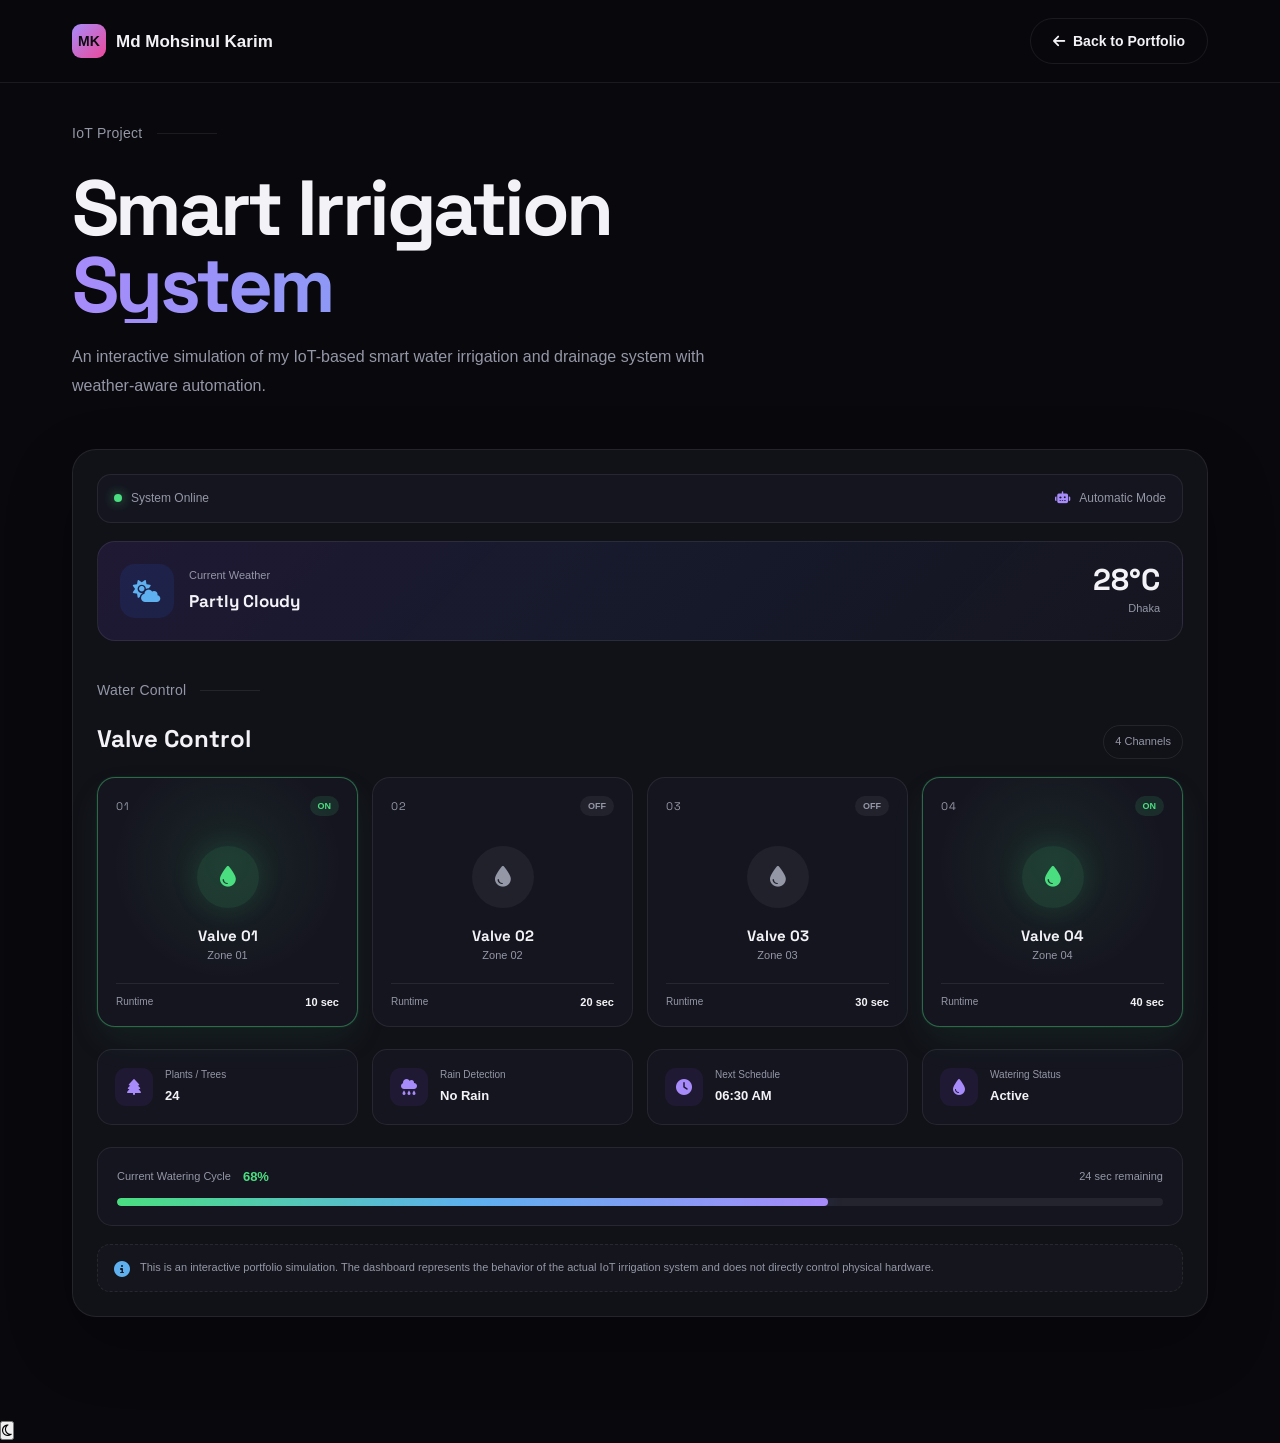
==== iot-demo.html @ 134136a1 "irrigation part update" ====
<!DOCTYPE html>
<html lang="en">

<head>
  <meta charset="UTF-8">
  <meta name="viewport" content="width=device-width, initial-scale=1.0">

  <title>Smart Irrigation System | Md Mohsinul Karim</title>

  <!-- Font Awesome -->
  <link
    rel="stylesheet"
    href="https://cdnjs.cloudflare.com/ajax/libs/font-awesome/6.5.1/css/all.min.css"
  >

  <!-- Google Fonts -->
  <link rel="preconnect" href="https://fonts.googleapis.com">
  <link rel="preconnect" href="https://fonts.gstatic.com" crossorigin>

  <link
    href="https://fonts.googleapis.com/css2?family=Caveat:wght@500;600&family=Space+Grotesk:wght@400;500;600;700&display=swap"
    rel="stylesheet"
  >

  <!-- Main CSS -->
  <link rel="stylesheet" href="style.css">

</head>


<body>

  <!-- HEADER -->

  <header>

    <nav>

      <a href="index.html" class="logo">
        <span class="mark">MK</span>
        Md Mohsinul Karim
      </a>


      <div class="nav-actions">

        <a href="index.html" class="btn btn-outline">
          <i class="fa-solid fa-arrow-left"></i>
          Back to Portfolio
        </a>

      </div>

    </nav>

  </header>


  <!-- IOT DEMO -->

  <main>

    <section class="iot-demo-page">

      <div class="wrap">

        <!-- INTRO -->

        <div class="iot-demo-intro">

          <p class="eyebrow-num">IoT Project</p>

          <h1>
            Smart Irrigation
            <span>System</span>
          </h1>

          <p>
            An interactive simulation of my IoT-based smart water
            irrigation and drainage system with weather-aware automation.
          </p>

        </div>


        <!-- DASHBOARD -->

        <div class="iot-dashboard-page">


          <!-- TOP STATUS -->

          <div class="iot-live-bar">

            <div class="iot-live-status">

              <span class="live-dot"></span>

              <span>System Online</span>

            </div>


            <div class="iot-live-mode">

              <i class="fa-solid fa-robot"></i>

              <span>Automatic Mode</span>

            </div>

          </div>


          <!-- WEATHER -->

          <div class="iot-weather-card">

            <div class="iot-weather-main">

              <div class="iot-weather-icon">

                <i class="fa-solid fa-cloud-sun"></i>

              </div>


              <div>

                <span>Current Weather</span>

                <h3>Partly Cloudy</h3>

              </div>

            </div>


            <div class="iot-temperature">

              <strong>28°C</strong>

              <span>Dhaka</span>

            </div>

          </div>


          <!-- VALVES -->

          <div class="iot-demo-heading">

            <div>

              <p class="eyebrow-num">Water Control</p>

              <h2>Valve Control</h2>

            </div>

            <span>4 Channels</span>

          </div>


          <div class="iot-valves-page">


            <!-- VALVE 01 -->

            <button class="iot-valve-page active" data-valve="1">

              <div class="valve-top">

                <span class="valve-number">01</span>

                <span class="valve-state">ON</span>

              </div>


              <div class="valve-water">

                <i class="fa-solid fa-droplet"></i>

              </div>


              <h3>Valve 01</h3>

              <p>Zone 01</p>


              <div class="valve-runtime">

                <span>Runtime</span>

                <strong>10 sec</strong>

              </div>

            </button>


            <!-- VALVE 02 -->

            <button class="iot-valve-page" data-valve="2">

              <div class="valve-top">

                <span class="valve-number">02</span>

                <span class="valve-state">OFF</span>

              </div>


              <div class="valve-water">

                <i class="fa-solid fa-droplet"></i>

              </div>


              <h3>Valve 02</h3>

              <p>Zone 02</p>


              <div class="valve-runtime">

                <span>Runtime</span>

                <strong>20 sec</strong>

              </div>

            </button>


            <!-- VALVE 03 -->

            <button class="iot-valve-page" data-valve="3">

              <div class="valve-top">

                <span class="valve-number">03</span>

                <span class="valve-state">OFF</span>

              </div>


              <div class="valve-water">

                <i class="fa-solid fa-droplet"></i>

              </div>


              <h3>Valve 03</h3>

              <p>Zone 03</p>


              <div class="valve-runtime">

                <span>Runtime</span>

                <strong>30 sec</strong>

              </div>

            </button>


            <!-- VALVE 04 -->

            <button class="iot-valve-page active" data-valve="4">

              <div class="valve-top">

                <span class="valve-number">04</span>

                <span class="valve-state">ON</span>

              </div>


              <div class="valve-water">

                <i class="fa-solid fa-droplet"></i>

              </div>


              <h3>Valve 04</h3>

              <p>Zone 04</p>


              <div class="valve-runtime">

                <span>Runtime</span>

                <strong>40 sec</strong>

              </div>

            </button>

          </div>


          <!-- SYSTEM INFO -->

          <div class="iot-info-grid">


            <div class="iot-info-card">

              <i class="fa-solid fa-tree"></i>

              <div>

                <span>Plants / Trees</span>

                <strong>24</strong>

              </div>

            </div>


            <div class="iot-info-card">

              <i class="fa-solid fa-cloud-rain"></i>

              <div>

                <span>Rain Detection</span>

                <strong>No Rain</strong>

              </div>

            </div>


            <div class="iot-info-card">

              <i class="fa-solid fa-clock"></i>

              <div>

                <span>Next Schedule</span>

                <strong>06:30 AM</strong>

              </div>

            </div>


            <div class="iot-info-card">

              <i class="fa-solid fa-droplet"></i>

              <div>

                <span>Watering Status</span>

                <strong>Active</strong>

              </div>

            </div>


          </div>


          <!-- PROGRESS -->

          <div class="iot-progress-page">

            <div class="iot-progress-head">

              <div>

                <span>Current Watering Cycle</span>

                <strong>68%</strong>

              </div>

              <span>24 sec remaining</span>

            </div>


            <div class="iot-progress-bar">

              <span style="width:68%"></span>
            </div>

          </div>


          <!-- SYSTEM NOTE -->

          <div class="iot-system-note">

            <i class="fa-solid fa-circle-info"></i>

            <p>
              This is an interactive portfolio simulation.
              The dashboard represents the behavior of the actual
              IoT irrigation system and does not directly control
              physical hardware.
            </p>

          </div>

        </div>

      </div>

    </section>

  </main>


  <!-- Theme Toggle -->

  <button id="themeToggle" class="theme-toggle" aria-label="Toggle theme">
    <i class="fa-regular fa-moon"></i>
  </button>


  <!-- Main JS -->

  <script src="script.js"></script>

</body>

</html>
---- style.css ----
:root{
  --bg:#08080d;
  --panel:#111118;
  --panel-2:#15151f;
  --line:rgba(255,255,255,.08);
  --text:#f3f3f7;
  --muted:#9497a6;
  --purple:#a78bfa;
  --blue:#5eb0ef;
  --green:#4ade80;
  --pink:#ec4899;
  --grad: linear-gradient(90deg,#a78bfa,#5eb0ef);
  --grad2: linear-gradient(135deg,#a78bfa,#ec4899);
  --radius:16px;
}
*{margin:0;padding:0;box-sizing:border-box;}
html{scroll-behavior:smooth;}
*, *::before, *::after{
  transition:
    background-color .6s ease,
    color .6s ease,
    border-color .6s ease,
    box-shadow .6s ease;
}
body{
  background:var(--bg);
  color:var(--text);
  font-family:'Inter',sans-serif;
  line-height:1.6;
  overflow-x:hidden;
}
body.light{
  --bg:#f7f7f9;
  --panel:#ffffff;
  --panel-2:#eeeeF3;

  --line:rgba(17,17,22,.11);

  --text:#111116;
  --muted:#3f414b;

  /* Stronger light-mode accents */
  --purple:#7c3aed;
  --blue:#2563eb;
  --green:#16a34a;
  --pink:#db2777;

  --grad:linear-gradient(90deg,#7c3aed,#2563eb);
  --grad2:linear-gradient(135deg,#7c3aed,#db2777);
}
h1,h2,h3,h4{font-family:'Space Grotesk',sans-serif;}
.hand{font-family:'Caveat',cursive; font-weight:600;}
a{color:inherit;text-decoration:none;}
img{max-width:100%;display:block;}
.wrap{max-width:1200px;margin:0 auto;padding:0 32px;}
section{padding:100px 0;}
.eyebrow-num{
  display:inline-flex;align-items:center;gap:14px;
  color:var(--muted);font-size:14px;letter-spacing:.02em;margin-bottom:14px;
}
.eyebrow-num::after{content:"";flex:1;height:1px;background:var(--line);width:60px;}
.section-title{font-size:clamp(28px,4vw,40px);font-weight:600;line-height:1.15;max-width:600px;}

/* ---------- NAV ---------- */
header{
  position:fixed;
  top:0;
  left:0;
  width:100%;
  z-index:1000;
  background:rgba(8,8,13,.75);
  backdrop-filter:blur(14px);
  border-bottom:1px solid var(--line);
}
body.light header{background:rgba(245,245,247,.8);}
nav{
  display:flex;align-items:center;justify-content:space-between;
  max-width:1200px;margin:0 auto;padding:18px 32px;
}
.logo{display:flex;align-items:center;gap:10px;font-weight:700;font-size:17px;}
.logo .mark{
  width:34px;height:34px;border-radius:9px;background:var(--grad2);
  display:flex;align-items:center;justify-content:center;color:#0a0a0f;font-weight:700;font-size:14px;
}
.nav-links{display:flex;gap:34px;list-style:none;}
.nav-links a{font-size:15px;color:var(--muted);position:relative;padding-bottom:4px;transition:color .2s;}
.nav-links a:hover, .nav-links a.active{color:var(--text);}
.nav-links a.active::after{content:"";position:absolute;left:0;right:0;bottom:-6px;height:2px;background:var(--grad);}
.nav-actions{display:flex;align-items:center;gap:16px;}
.icon-btn{
  width:38px;height:38px;border-radius:50%;border:1px solid var(--line);
  display:flex;align-items:center;justify-content:center;background:transparent;color:var(--text);
  cursor:pointer;transition:border-color .2s;
}
.icon-btn:hover{border-color:var(--purple);}
.btn{
  display:inline-flex;align-items:center;gap:8px;
  padding:11px 22px;border-radius:999px;font-size:14px;font-weight:600;
  border:1px solid var(--line);cursor:pointer;transition:transform .2s, border-color .2s;
  white-space:nowrap;
}
.btn:hover{transform:translateY(-2px);}
.btn-grad{background:var(--grad2);color:#0a0a0f;border:none;}
.btn-outline{background:transparent;color:var(--text);}
.btn-outline:hover{border-color:var(--purple);}
.hamburger{display:none;background:none;border:none;color:var(--text);font-size:22px;cursor:pointer;}

.mobile-drawer{
  position:fixed;top:0;right:-100%;width:78%;max-width:320px;height:100vh;z-index:200;
  background:var(--panel);border-left:1px solid var(--line);
  padding:28px 26px;transition:right .35s ease;
  display:flex;flex-direction:column;gap:26px;
}
.mobile-drawer.open{right:0;}
.mobile-drawer .close-drawer{align-self:flex-end;background:none;border:none;color:var(--text);font-size:22px;cursor:pointer;}
.mobile-drawer a{font-size:19px;color:var(--muted);font-family:'Space Grotesk',sans-serif;}
.mobile-drawer a.active{color:var(--purple);}
.drawer-socials{display:flex;gap:16px;margin-top:auto;}
.scrim{position:fixed;inset:0;background:rgba(0,0,0,.5);z-index:150;opacity:0;pointer-events:none;transition:opacity .3s;}
.scrim.show{opacity:1;pointer-events:auto;}

/* ---------- HERO ---------- */
.hero{padding:70px 0 110px;}
.hero .wrap{display:grid;grid-template-columns:1.1fr .9fr;gap:50px;align-items:center;}
.hi{color:var(--muted);font-size:18px;margin-bottom:6px;}
.hero h1{font-size:clamp(36px,5vw,54px);font-weight:700;line-height:1.08;margin-bottom:14px;}
.hero .role{font-size:clamp(19px,2.4vw,25px);font-weight:600;margin-bottom:20px;}
.hero .role span:nth-child(1){color:var(--purple);}
.hero .role span:nth-child(2){color:var(--blue);}
.hero .role span:nth-child(3){color:var(--green);}
.hero p.desc{color:var(--muted);max-width:440px;margin-bottom:30px;font-size:15.5px;}
.hero-btns{display:flex;gap:14px;margin-bottom:30px;flex-wrap:wrap;}
.socials{display:flex;gap:14px;}
.socials a{
  width:38px;height:38px;border-radius:50%;border:1px solid var(--line);
  display:flex;align-items:center;justify-content:center;color:var(--muted);
  transition:.2s;
}
.socials a:hover{color:var(--text);border-color:var(--purple);transform:translateY(-3px);}

.hero-visual{position:relative;aspect-ratio:1/1.05;}
.blob{
  position:absolute;inset:6%;border-radius:38% 62% 60% 40%/45% 40% 60% 55%;
  background:linear-gradient(160deg,#1b1530,#0e1b2e 55%,#0a2418);
  border:1px solid var(--line);
  display:flex;align-items:center;justify-content:center;
  overflow:hidden;
}
.blob::before{
  content:"";position:absolute;width:70%;height:70%;border-radius:50%;
  background:radial-gradient(circle at 35% 30%, rgba(167,139,250,.35), transparent 60%),
             radial-gradient(circle at 70% 70%, rgba(74,222,128,.25), transparent 60%);
  filter:blur(10px);
}
.blob img{
  width:100%;
  height:100%;
  object-fit:contain;
  object-position:center bottom;
  position:relative;
  z-index:1;
}
.float-tag{
  position:absolute;background:var(--panel);border:1px solid var(--line);
  padding:9px 14px;border-radius:12px;font-size:13px;color:var(--muted);
  box-shadow:0 10px 30px rgba(0,0,0,.35);
}
.float-tag.t1{top:6%;left:-4%;font-family:'Caveat',cursive;font-size:20px;color:var(--text);transform:rotate(-4deg);}
.float-tag.t2{bottom:10%;right:-6%;text-align:right;line-height:1.5;}
.float-tag.t2 b{color:var(--text);display:block;font-family:'Space Grotesk',sans-serif;}

/* ---------- CARDS GRID ---------- */
.grid-4{display:grid;grid-template-columns:repeat(4,1fr);gap:20px;margin-top:44px;}
.grid-3{display:grid;grid-template-columns:repeat(3,1fr);gap:20px;}
.card{
  background:var(--panel);border:1px solid var(--line);border-radius:var(--radius);
  padding:26px 22px;transition:transform .25s, border-color .25s;
}
.card:hover{transform:translateY(-5px);border-color:rgba(167,139,250,.4);}
.card .ico{
  width:46px;height:46px;border-radius:12px;display:flex;align-items:center;justify-content:center;
  font-size:19px;margin-bottom:16px;
}
.ico.c1{background:rgba(236,72,153,.13);color:var(--pink);}
.ico.c2{background:rgba(94,176,239,.13);color:var(--blue);}
.ico.c3{background:rgba(167,139,250,.13);color:var(--purple);}
.ico.c4{background:rgba(74,222,128,.13);color:var(--green);}
.card h4{font-size:16.5px;margin-bottom:8px;}
.card p{color:var(--muted);font-size:14px;}

.about-top{display:flex;justify-content:space-between;gap:40px;align-items:flex-end;flex-wrap:wrap;}
.about-top p{color:var(--muted);max-width:480px;font-size:15px;}
.hand-note{color:var(--green);font-size:26px;margin-top:18px;}

/* ---------- PROJECTS ---------- */
.sec-head-row{display:flex;justify-content:space-between;align-items:flex-end;flex-wrap:wrap;gap:16px;}
.view-all{color:var(--muted);font-size:14px;display:flex;align-items:center;gap:6px;}
.filters{display:none;gap:10px;margin:26px 0 6px;flex-wrap:wrap;}
.project-count{
  margin:14px 0 22px;
  color:var(--muted);
  font-size:13px;
}
.filter-btn{
  padding:8px 18px;border-radius:999px;border:1px solid var(--line);background:transparent;
  color:var(--muted);font-size:13.5px;cursor:pointer;transition:.2s;
}
.filter-btn.active{background:var(--grad);color:#0a0a0f;border-color:transparent;font-weight:600;}
.projects-grid{display:grid;grid-template-columns:repeat(5,1fr);gap:18px;margin-top:36px;}
.proj-card{
  border:1px solid var(--line);
  border-radius:14px;
  overflow:hidden;
  transition:.25s;
  display:flex;
  flex-direction:column;
}
.proj-card:hover{transform:translateY(-6px);border-color:rgba(167,139,250,.4);}
.proj-thumb{
  aspect-ratio:4/3;display:flex;align-items:center;justify-content:center;position:relative;
}
.proj-thumb img{
  width:100%;
  height:100%;
  object-fit:cover;
  display:block;
}
.proj-thumb .badge{
  position:absolute;top:10px;left:10px;background:rgba(0,0,0,.55);backdrop-filter:blur(4px);
  padding:4px 10px;border-radius:999px;font-size:11px;letter-spacing:.02em;
}
.p1{background:linear-gradient(135deg,#14342b,#0c1f2f);}
.p2{background:linear-gradient(135deg,#3a2a1c,#241a2f);}
.p3{background:linear-gradient(135deg,#1c1c3a,#101024);}
.p4{background:linear-gradient(135deg,#241826,#171225);}
.p5{background:linear-gradient(135deg,#2a2018,#1a140f);}
.proj-body{
  padding:18px 18px 22px;
  display:flex;
  flex-direction:column;
  flex:1;
}
.proj-body h4{font-size:15.5px;margin-bottom:10px;}
.tag-row{display:flex;flex-wrap:wrap;gap:6px;margin-bottom:10px;}
.tag{font-size:11px;color:var(--muted);border:1px solid var(--line);padding:3px 9px;border-radius:999px;}
.proj-body p{font-size:13px;color:var(--muted);margin-bottom:12px;}
.proj-link{
  font-size:13.5px;
  color:var(--purple);
  display:flex;
  align-items:center;
  gap:6px;
  margin-top:auto;
}

/* ---------- SKILLS ---------- */
.skills-wrap{display:grid;grid-template-columns:1fr 1fr;gap:60px;margin-top:44px;}
.skill-row{margin-bottom:20px;}
.skill-row .top{display:flex;justify-content:space-between;font-size:14.5px;margin-bottom:8px;}
.skill-row .lvl{color:var(--muted);font-size:13px;}
.bar{height:7px;border-radius:99px;background:var(--panel-2);overflow:hidden;}
.bar span{display:block;height:100%;border-radius:99px;background:var(--grad);}
.tools-grid{display:grid;grid-template-columns:repeat(4,1fr);gap:14px;}
.tool{
  background:var(--panel);border:1px solid var(--line);border-radius:14px;padding:18px 10px;
  text-align:center;transition:.25s;
}
.tool:hover{transform:translateY(-4px);border-color:rgba(167,139,250,.4);}
.tool i{font-size:22px;margin-bottom:8px;color:var(--blue);}
.tool span{display:block;font-size:12.5px;color:var(--muted);}
.tools-label{font-size:13px;letter-spacing:.02em;color:var(--muted);margin-bottom:16px;}

/* ---------- ACHIEVEMENTS ---------- */
.ach-grid{display:grid;grid-template-columns:repeat(5,1fr);gap:18px;margin-top:44px;}
.ach-card{background:var(--panel);border:1px solid var(--line);border-radius:var(--radius);padding:22px 18px;}
.ach-card h4{font-size:14.5px;margin-bottom:16px;color:var(--muted);font-weight:600;}
.ach-item{display:flex;align-items:center;gap:10px;margin-bottom:12px;font-size:13.5px;}
.ach-item .sq{width:26px;height:26px;border-radius:7px;display:flex;align-items:center;justify-content:center;font-size:11px;font-weight:700;flex-shrink:0;}
.timeline{margin-top:50px;position:relative;padding-left:30px;border-left:2px solid var(--line);}
.timeline-item{position:relative;padding-bottom:32px;}
.timeline-item::before{
  content:"";position:absolute;left:-37px;top:2px;width:14px;height:14px;border-radius:50%;
  background:var(--green);border:3px solid var(--bg);
}
.timeline-item h4{
  font-size:16.5px;
  margin-bottom:5px;
}

.timeline-item span{
  color:var(--muted);
  font-size:14px;
}

/* ---------- APPROACH ---------- */
.approach-row{display:flex;align-items:center;gap:0;margin-top:50px;flex-wrap:wrap;}
.ap-step{flex:1;min-width:180px;text-align:center;padding:0 10px;}
.ap-step .circle{
  width:56px;height:56px;border-radius:50%;border:1px solid var(--line);background:var(--panel);
  display:flex;align-items:center;justify-content:center;font-size:19px;margin:0 auto 16px;color:var(--purple);
}
.ap-step h4{font-size:16px;margin-bottom:6px;}
.ap-step p{font-size:13px;color:var(--muted);max-width:180px;margin:0 auto;}
.ap-arrow{color:var(--line);font-size:20px;margin:0 6px;}
.approach-foot{
  text-align:center;margin-top:50px;padding-top:36px;border-top:1px solid var(--line);
  font-family:'Space Grotesk',sans-serif;font-size:16px;color:var(--muted);
}
.approach-foot b{color:var(--text);}

/* ---------- CONTACT ---------- */
.contact-wrap{display:grid;grid-template-columns:1fr 1fr;gap:60px;align-items:center;}
.contact-wrap h2{font-size:clamp(28px,4vw,38px);margin-bottom:14px;}
.contact-wrap p{color:var(--muted);max-width:420px;margin-bottom:30px;}
.contact-list{display:flex;flex-direction:column;gap:16px;margin-bottom:30px;}
.contact-list a{display:flex;align-items:center;gap:14px;font-size:14.5px;color:var(--muted);}
.contact-list a i{
  width:38px;height:38px;border-radius:10px;background:var(--panel);border:1px solid var(--line);
  display:flex;align-items:center;justify-content:center;color:var(--text);flex-shrink:0;
}
.contact-visual{
  height:100%;min-height:280px;border-radius:var(--radius);
  background:linear-gradient(150deg,#1b1530,#0a2418);border:1px solid var(--line);
  display:flex;align-items:center;justify-content:center;
}
.contact-visual span{font-family:'Caveat',cursive;font-size:34px;color:var(--text);text-align:center;line-height:1.2;}

/* ---------- FOOTER ---------- */
footer{border-top:1px solid var(--line);padding:26px 0;}
footer .wrap{display:flex;justify-content:space-between;align-items:center;flex-wrap:wrap;gap:10px;color:var(--muted);font-size:13px;}
footer .logo{font-size:15px;}
.back-top{
  width:40px;height:40px;border-radius:50%;border:1px solid var(--line);background:var(--panel);
  display:flex;align-items:center;justify-content:center;color:var(--text);cursor:pointer;
}

html,body{
  max-width:100%;
  overflow-x:hidden;
}

@media (max-width:968px){
  .nav-links, .btn.btn-outline#connectBtn{display:none;}
  .hamburger{display:block;}
  section{padding:70px 0;}
  .hero .wrap{grid-template-columns:1fr;}
  .hero-visual{
    width:100%;
    max-width:300px;
    aspect-ratio:1/1.05;
    margin:0 auto 30px;
    order:-1;
  }
  .grid-4{grid-template-columns:1fr;}
  .about-top{flex-direction:column;align-items:flex-start;}
  .filters{display:flex;}
  .projects-grid{grid-template-columns:1fr;}
  .skills-wrap{grid-template-columns:1fr;gap:36px;}
  .tools-grid{grid-template-columns:repeat(4,1fr);}
  .ach-grid{grid-template-columns:1fr 1fr;}
  .contact-wrap{grid-template-columns:1fr;}
  .contact-visual{order:-1;min-height:180px;}
  .approach-row{flex-direction:column;gap:34px;}
  .ap-arrow{display:none;}
  nav{padding:16px 20px;}
  .wrap{padding:0 20px;}
}
@media (max-width:560px){
  .ach-grid{grid-template-columns:1fr;}
  .tools-grid{grid-template-columns:repeat(3,1fr);}
  .hero-btns .btn{flex:1;justify-content:center;}
  nav{
    padding:14px 16px;
  }

  .logo{
    font-size:15px;
    gap:7px;
  }

  .logo .mark{
    width:32px;
    height:32px;
    font-size:13px;
  }

  .nav-actions{
    gap:8px;
  }

  .nav-actions .btn{
    padding:9px 14px;
    font-size:13px;
  }

  .hamburger{
    font-size:20px;
  }
  
}

/* ================= PROJECTS PAGE ================= */

.projects-page{
  padding:100px 0 80px;
  min-height:calc(100vh - 80px);
}

.projects-page .section-head{
  margin-bottom:34px;
}

.projects-page .section-head h1{
  font-size:clamp(32px,5vw,52px);
  margin:8px 0 12px;
}

.projects-page .section-head p{
  max-width:700px;
  color:var(--muted);
  line-height:1.7;
}

.projects-page .filters{
  display:flex;
  flex-wrap:wrap;
  gap:10px;
  margin-bottom:36px;
}

.projects-page .filter{
  padding:9px 16px;
  border:1px solid var(--line);
  border-radius:999px;
  background:transparent;
  color:var(--muted);
  cursor:pointer;
  transition:.25s;
}

.projects-page .filter:hover,
.projects-page .filter.active{
  background:var(--purple);
  border-color:var(--purple);
  color:#fff;
}
.projects-page .filter.active{
  box-shadow:0 0 0 3px rgba(167,139,250,.12);
}

.projects-page .projects-grid{
  display:grid;
  grid-template-columns:repeat(3,1fr);
  gap:22px;
}

.project-item{
  background:var(--panel);
  border:1px solid var(--line);
  border-radius:16px;
  overflow:hidden;
  transition:.25s;
  display:flex;
  flex-direction:column;
  position:relative;
  transition:transform .3s ease, border-color .3s ease, box-shadow .3s ease;
}

.project-item:hover{
  transform:translateY(-6px);
  border-color:rgba(167,139,250,.55);
  box-shadow:0 14px 35px rgba(0,0,0,.25);
}
.project-item:hover .project-link{
  opacity:1;
}

.project-image{
  width:100%;
  aspect-ratio:16/10;
  overflow:hidden;
  background:var(--panel-2);
  position:relative;
}
/* Project image hover effect */


.project-image img{
  width:100%;
  height:100%;
  object-fit:cover;
  object-position:center;
  display:block;
  transition:transform .35s ease;
}

.project-item:hover .project-image img{
  transform:scale(1.06);
}

.project-image::after{
  content:'';
  position:absolute;
  inset:0;
  background:linear-gradient(
    to bottom,
    transparent 45%,
    rgba(0,0,0,.18)
  );
  opacity:0;
  transition:opacity .4s ease;
  pointer-events:none;
}

.project-item:hover .project-image::after{
  opacity:1;
}

.project-image::after{
  content:"";
  position:absolute;
  inset:0;
  background:rgba(0,0,0,.45);
  opacity:0;
  transition:.35s ease;
  pointer-events:none;
}

.project-image img{
  width:100%;
  height:100%;
  object-fit:cover;
  display:block;
  transition:.35s ease;
}

.project-image::after{
  content:"";
  position:absolute;
  inset:0;
  background:rgba(0,0,0,.45);
  opacity:0;
  pointer-events:none;
  transition:.35s ease;
}

.project-item:hover .project-image::after{
  opacity:1;
}

.project-item:hover .project-image img{
  transform:scale(1.07);
}

.project-item:hover .project-image::after{
  opacity:1;
}

.project-content{
  padding:20px;
  display:flex;
  flex-direction:column;
  flex:1;
}

.project-category{
  font-size:12px;
  font-weight:700;
  color:var(--purple);
  text-transform:uppercase;
  letter-spacing:.08em;
  margin-bottom:8px;
}

.project-content h2{
  font-size:21px;
  margin:0 0 10px;
}

.project-content p{
  color:var(--muted);
  line-height:1.65;
  font-size:14px;
  margin:0 0 18px;
}

.project-link{
  margin-top:auto;
  display:inline-flex;
  align-items:center;
  justify-content:center;
  gap:7px;
  color:#fff;
  font-size:14px;
  font-weight:600;
  text-decoration:none;

  position:absolute;
  left:50%;
  top:105px;
  transform:translate(-50%,-50%);

  padding:11px 18px;
  border:1px solid rgba(255,255,255,.35);
  border-radius:999px;
  background:rgba(15,15,20,.85);
  backdrop-filter:blur(6px);

  opacity:0;
  z-index:5;
  transition:.35s ease;
}
.project-image .project-link{
  position:absolute;
  left:50%;
  top:50%;
  transform:translate(-50%,-50%);
  z-index:2;
  padding:10px 16px;
  border:1px solid rgba(255,255,255,.35);
  border-radius:999px;
  background:rgba(15,15,20,.8);
  color:#fff;
  font-size:13px;
  font-weight:600;
  text-decoration:none;
  opacity:0;
  transition:.35s ease;
  white-space:nowrap;
}

.project-item:hover .project-image .project-link{
  opacity:1;
}

.project-link:hover{
  color:var(--text);
}


/* MOBILE */

@media(max-width:968px){
  .projects-page .projects-grid{
    grid-template-columns:repeat(2,1fr);
  }
}

@media(max-width:560px){
  .projects-page{
    padding:70px 0 60px;
  }

  .projects-page .projects-grid{
    grid-template-columns:1fr;
  }

  .projects-page .filters{
    overflow-x:auto;
    flex-wrap:nowrap;
    padding-bottom:6px;
  }

  .projects-page .filter{
    flex:0 0 auto;
  }
  .projects-page .project-search{
  max-width:none;
  margin-bottom:20px;
  }

  .projects-page .project-search input{
    height:44px;
  }
}
/* PROJECT SEARCH */
.projects-page .project-search{
  position:relative;
  width:100%;
  max-width:420px;
  margin:0 0 24px;
}

.projects-page .project-search i{
  position:absolute;
  left:16px;
  top:50%;
  transform:translateY(-50%);
  color:var(--muted);
  font-size:14px;
  pointer-events:none;
}

.projects-page .project-search input{
  width:100%;
  height:46px;
  padding:0 16px 0 44px;
  border:1px solid var(--line);
  border-radius:12px;
  background:var(--card);
  color:var(--text);
  font-family:inherit;
  font-size:14px;
  outline:none;
  transition:.25s ease;
}

.projects-page .project-search input::placeholder{
  color:var(--muted);
}

.projects-page .project-search input:focus{
  border-color:var(--accent);
  box-shadow:0 0 0 3px rgba(167,126,255,.12);
}

/* Project filter visibility */
.projects-page .project-item[hidden]{
  display:none !important;
}
.empty-projects{
  display:none;
  text-align:center;
  padding:60px 20px;
  color:var(--muted);
}

.empty-projects h3{
  margin-bottom:8px;
  color:var(--text);
  font-size:20px;
}

.empty-projects p{
  margin:0;
  font-size:14px;
}
/* ---------- SCROLL REVEAL ---------- */

.project-item.reveal{
  opacity:0;
  transform:translateY(30px);
  transition:
    opacity .6s ease,
    transform .6s ease;
  transition-delay:var(--reveal-delay, 0s);
}

.project-item.reveal.show{
  opacity:1;
  transform:translateY(0);
}

@media (prefers-reduced-motion:reduce){
  .project-item.reveal{
    opacity:1;
    transform:none;
    transition:none;
  }
}
/* ---------- LIGHT MODE VISUAL FIX ---------- */

body.light .blob{
  background:linear-gradient(
    145deg,
    #eee7ff 0%,
    #e6f0ff 52%,
    #e3f7ed 100%
  );
  border-color:rgba(0,0,0,.08);
}

body.light .blob::before{
  background:
    radial-gradient(
      circle at 30% 30%,
      rgba(167,139,250,.45),
      transparent 60%
    ),
    radial-gradient(
      circle at 70% 70%,
      rgba(74,222,128,.30),
      transparent 60%
    );
}

body.light .contact-visual{
  background:linear-gradient(
    145deg,
    #eee7ff 0%,
    #e6f0ff 52%,
    #e3f7ed 100%
  );
  border-color:rgba(0,0,0,.08);
}

body.light .contact-visual span{
  color:#30303a;
}
/* ---------- HERO FLOATING TAGS ABOVE IMAGE ---------- */

.hero-visual{
  position:relative;
  isolation:isolate;
}

.hero-visual .blob{
  position:absolute;
  z-index:1;
}

.hero-visual .blob img{
  position:relative;
  z-index:2;
}

.hero-visual .float-tag{
  position:absolute;
  z-index:10 !important;
}

/* Left floating tag */
.hero-visual .float-tag.t1{
  top:8%;
  left:0;
  z-index:11 !important;
}

/* Right floating tag */
.hero-visual .float-tag.t2{
  bottom:12%;
  right:-35px;
  z-index:11 !important;
}
/* ---------- TOOLS LIGHT MODE FIX ---------- */

body.light .tool{
  background:#ffffff;
  border:1px solid rgba(17,17,22,.12);
  box-shadow:0 8px 24px rgba(20,20,40,.08);
}

body.light .tool i{
  color:#2563eb;
}

body.light .tool span{
  color:#30303a;
}

body.light .tool:hover{
  border-color:rgba(37,99,235,.35);
  box-shadow:0 12px 28px rgba(20,20,40,.12);
}
/* ---------- PROJECT IMAGE BADGE - ALWAYS DARK ---------- */

.proj-thumb .badge{
  background:#000000 !important;
  color:#ffffff !important;
  border:1px solid rgba(255,255,255,.15);
  box-shadow:0 4px 12px rgba(0,0,0,.25);
}

/* ---------- LIGHT MODE TYPOGRAPHY ---------- */

body.light h1,
body.light h2,
body.light h3,
body.light h4{
  color:var(--text);
}

body.light .nav-links a,
body.light .view-all,
body.light .socials a{
  color:var(--muted);
}

body.light .nav-links a:hover,
body.light .nav-links a.active,
body.light .socials a:hover{
  color:var(--text);
}

body.light .hero p.desc,
body.light .about-top p,
body.light .card p,
body.light .proj-body p,
body.light .timeline-item span,
body.light .tool span,
body.light .project-count{
  color:var(--muted);
}

body.light .tag{
  color:#4b4d58;
  border-color:rgba(17,17,22,.12);
}

body.light .float-tag{
  color:#3f414b;
  box-shadow:0 10px 30px rgba(20,20,40,.12);
}

body.light .float-tag.t1{
  color:var(--text);
}

body.light .float-tag.t2 b{
  color:var(--text);
}

body.light .proj-link{
  color:#6d28d9;
}

body.light .hand-note{
  color:#15803d;
}
/* ---------- VIEW ALL PROJECTS POSITION ---------- */

#projects .wrap{
  position:relative;
}

#projects .sec-head-row{
  padding-right:120px;
}

#projects .view-all{
  position:absolute;
  top:50px;
  right:35px;
}

/* Mobile: View All below all featured project cards */
@media (max-width:968px){
  #projects .sec-head-row{
    padding-right:0;
  }

  #projects .view-all{
    position:static;
    display:flex;
    justify-content:center;
    width:100%;
    margin-top:26px;
    padding:12px 20px;
    border:1px solid var(--line);
    border-radius:999px;
    background:var(--panel);
  }
}

/* ---------- HERO ROLE TEXT REVEAL ---------- */

.hero .role{
  overflow:hidden;
}

.hero .role span{
  display:inline-block;
  opacity:0;
  transform:translateY(25px);
  animation:roleReveal .7s cubic-bezier(.22,1,.36,1) forwards;
}

.hero .role span:nth-child(1){
  animation-delay:.15s;
}

.hero .role span:nth-child(2){
  animation-delay:.3s;
}

.hero .role span:nth-child(3){
  animation-delay:.45s;
}

@keyframes roleReveal{
  from{
    opacity:0;
    transform:translateY(25px);
  }

  to{
    opacity:1;
    transform:translateY(0);
  }
}

@media (prefers-reduced-motion:reduce){
  .hero .role span{
    opacity:1;
    transform:none;
    animation:none;
  }
}

/* =========================================================
   SMART IRRIGATION — DEDICATED DEMO PAGE
   ========================================================= */

.iot-demo-page{
  padding-top:120px;
  min-height:100vh;
  overflow:hidden;
}


/* ---------- INTRO ---------- */

.iot-demo-intro{
  max-width:760px;
  margin-bottom:48px;
}

.iot-demo-intro h1{
  font-size:clamp(44px,7vw,78px);
  line-height:.98;
  letter-spacing:-.045em;
  margin:12px 0 20px;
}

.iot-demo-intro h1 span{
  display:block;
  background:var(--grad);
  -webkit-background-clip:text;
  background-clip:text;
  color:transparent;
}

.iot-demo-intro > p:last-child{
  max-width:650px;
  color:var(--muted);
  font-size:16px;
  line-height:1.8;
}


/* ---------- MAIN DASHBOARD ---------- */

.iot-dashboard-page{
  position:relative;
  background:var(--panel);
  border:1px solid var(--line);
  border-radius:24px;
  padding:24px;
  box-shadow:0 25px 70px rgba(0,0,0,.20);
}


/* ---------- LIVE BAR ---------- */

.iot-live-bar{
  display:flex;
  align-items:center;
  justify-content:space-between;
  gap:20px;
  padding:14px 16px;
  margin-bottom:18px;
  border:1px solid var(--line);
  border-radius:14px;
  background:var(--panel-2);
}

.iot-live-status,
.iot-live-mode{
  display:flex;
  align-items:center;
  gap:9px;
  color:var(--muted);
  font-size:12px;
}

.live-dot{
  width:8px;
  height:8px;
  border-radius:50%;
  background:var(--green);
  box-shadow:0 0 12px rgba(74,222,128,.65);
  animation:iotLivePulse 1.5s ease-in-out infinite;
}

.iot-live-mode i{
  color:var(--purple);
}

@keyframes iotLivePulse{
  0%,100%{
    opacity:1;
    transform:scale(1);
  }

  50%{
    opacity:.45;
    transform:scale(.75);
  }
}


/* ---------- WEATHER ---------- */

.iot-weather-card{
  display:flex;
  align-items:center;
  justify-content:space-between;
  gap:20px;
  padding:22px;
  margin-bottom:36px;
  border:1px solid var(--line);
  border-radius:18px;
  background:
    linear-gradient(
      135deg,
      rgba(124,58,237,.10),
      rgba(37,99,235,.06),
      transparent
    ),
    var(--panel-2);
}

.iot-weather-main{
  display:flex;
  align-items:center;
  gap:15px;
}

.iot-weather-icon{
  width:54px;
  height:54px;
  display:flex;
  align-items:center;
  justify-content:center;
  border-radius:15px;
  background:rgba(37,99,235,.12);
  color:var(--blue);
  font-size:22px;
}

.iot-weather-main span{
  display:block;
  color:var(--muted);
  font-size:11px;
  margin-bottom:3px;
}

.iot-weather-main h3{
  color:var(--text);
  font-size:17px;
}

.iot-temperature{
  display:flex;
  flex-direction:column;
  align-items:flex-end;
}

.iot-temperature strong{
  color:var(--text);
  font-family:'Space Grotesk',sans-serif;
  font-size:30px;
  line-height:1;
}

.iot-temperature span{
  color:var(--muted);
  font-size:11px;
  margin-top:5px;
}


/* ---------- SECTION HEADING ---------- */

.iot-demo-heading{
  display:flex;
  align-items:flex-end;
  justify-content:space-between;
  gap:20px;
  margin-bottom:18px;
}

.iot-demo-heading h2{
  margin-top:5px;
}

.iot-demo-heading > span{
  color:var(--muted);
  font-size:11px;
  padding:7px 11px;
  border:1px solid var(--line);
  border-radius:999px;
}


/* ---------- VALVES ---------- */

.iot-valves-page{
  display:grid;
  grid-template-columns:repeat(4,1fr);
  gap:14px;
}

.iot-valve-page{
  position:relative;
  min-height:245px;
  padding:18px;
  border:1px solid var(--line);
  border-radius:18px;
  background:var(--panel-2);
  color:var(--text);
  text-align:left;
  cursor:pointer;
  font-family:inherit;
  transition:
    transform .3s ease,
    border-color .3s ease,
    box-shadow .3s ease,
    background-color .3s ease;
}

.iot-valve-page:hover{
  transform:translateY(-6px);
  border-color:rgba(124,58,237,.35);
  box-shadow:0 18px 35px rgba(0,0,0,.14);
}

.iot-valve-page.active{
  border-color:rgba(74,222,128,.42);
  background:
    radial-gradient(
      circle at 50% 35%,
      rgba(74,222,128,.09),
      transparent 55%
    ),
    var(--panel-2);
  box-shadow:
    0 0 0 1px rgba(74,222,128,.05),
    0 15px 35px rgba(74,222,128,.07);
}

.valve-top{
  display:flex;
  align-items:center;
  justify-content:space-between;
}

.valve-number{
  color:var(--muted);
  font-size:11px;
  font-family:'Space Grotesk',sans-serif;
  letter-spacing:.08em;
}

.valve-state{
  padding:5px 8px;
  border-radius:999px;
  background:rgba(148,151,166,.10);
  color:var(--muted);
  font-size:9px;
  font-weight:600;
}

.iot-valve-page.active .valve-state{
  background:rgba(74,222,128,.12);
  color:var(--green);
}

.valve-water{
  width:62px;
  height:62px;
  margin:30px auto 18px;
  display:flex;
  align-items:center;
  justify-content:center;
  border-radius:50%;
  background:rgba(148,151,166,.09);
  color:var(--muted);
  font-size:21px;
  transition:
    background-color .3s ease,
    color .3s ease,
    box-shadow .3s ease,
    transform .3s ease;
}

.iot-valve-page.active .valve-water{
  background:rgba(74,222,128,.13);
  color:var(--green);
  box-shadow:0 0 28px rgba(74,222,128,.14);
  animation:waterDropPulse 1.7s ease-in-out infinite;
}

@keyframes waterDropPulse{
  0%,100%{
    transform:scale(1);
  }

  50%{
    transform:scale(1.08);
  }
}

.iot-valve-page h3{
  text-align:center;
  font-size:15px;
}

.iot-valve-page > p{
  text-align:center;
  margin-top:4px;
  color:var(--muted);
  font-size:11px;
}

.valve-runtime{
  display:flex;
  justify-content:space-between;
  align-items:center;
  margin-top:22px;
  padding-top:12px;
  border-top:1px solid var(--line);
}

.valve-runtime span{
  color:var(--muted);
  font-size:10px;
}

.valve-runtime strong{
  color:var(--text);
  font-size:11px;
}


/* ---------- INFO CARDS ---------- */

.iot-info-grid{
  display:grid;
  grid-template-columns:repeat(4,1fr);
  gap:14px;
  margin-top:22px;
}

.iot-info-card{
  display:flex;
  align-items:center;
  gap:12px;
  padding:17px;
  border:1px solid var(--line);
  border-radius:15px;
  background:var(--panel-2);
}

.iot-info-card > i{
  width:38px;
  height:38px;
  display:flex;
  align-items:center;
  justify-content:center;
  border-radius:11px;
  background:rgba(124,58,237,.10);
  color:var(--purple);
}

.iot-info-card span{
  display:block;
  color:var(--muted);
  font-size:10px;
  margin-bottom:3px;
}

.iot-info-card strong{
  display:block;
  color:var(--text);
  font-size:13px;
}


/* ---------- PROGRESS ---------- */

.iot-progress-page{
  margin-top:22px;
  padding:19px;
  border:1px solid var(--line);
  border-radius:15px;
  background:var(--panel-2);
}

.iot-progress-head{
  display:flex;
  justify-content:space-between;
  align-items:center;
  gap:15px;
  margin-bottom:11px;
}

.iot-progress-head div{
  display:flex;
  align-items:center;
  gap:12px;
}

.iot-progress-head span{
  color:var(--muted);
  font-size:11px;
}

.iot-progress-head strong{
  color:var(--green);
  font-size:13px;
}

.iot-progress-bar{
  height:8px;
  border-radius:999px;
  background:rgba(148,151,166,.12);
  overflow:hidden;
}

.iot-progress-bar span{
  display:block;
  height:100%;
  border-radius:999px;
  background:linear-gradient(
    90deg,
    var(--green),
    var(--blue),
    var(--purple)
  );
  box-shadow:0 0 16px rgba(37,99,235,.25);
}


/* ---------- SYSTEM NOTE ---------- */

.iot-system-note{
  display:flex;
  align-items:flex-start;
  gap:10px;
  margin-top:18px;
  padding:14px 16px;
  border:1px dashed var(--line);
  border-radius:13px;
  color:var(--muted);
  background:rgba(148,151,166,.035);
}

.iot-system-note i{
  margin-top:2px;
  color:var(--blue);
}

.iot-system-note p{
  font-size:11px;
  line-height:1.6;
}


/* ---------- LIGHT MODE ---------- */

body.light .iot-dashboard-page{
  box-shadow:0 25px 60px rgba(20,20,40,.08);
}

body.light .iot-valve-page,
body.light .iot-info-card,
body.light .iot-progress-page,
body.light .iot-weather-card,
body.light .iot-live-bar{
  border-color:rgba(17,17,22,.10);
}


/* ---------- TABLET ---------- */

@media(max-width:968px){

  .iot-demo-page{
    padding-top:105px;
  }

  .iot-valves-page{
    grid-template-columns:repeat(2,1fr);
  }

  .iot-info-grid{
    grid-template-columns:repeat(2,1fr);
  }

}


/* ---------- MOBILE ---------- */

@media(max-width:560px){

  .iot-demo-page{
    padding-top:95px;
  }

  .iot-demo-intro{
    margin-bottom:32px;
  }

  .iot-demo-intro h1{
    font-size:46px;
  }

  .iot-demo-intro > p:last-child{
    font-size:14px;
    line-height:1.7;
  }

  .iot-dashboard-page{
    padding:14px;
    border-radius:18px;
  }

  .iot-live-bar{
    flex-direction:column;
    align-items:flex-start;
    gap:9px;
  }

  .iot-weather-card{
    padding:16px;
  }

  .iot-weather-icon{
    width:45px;
    height:45px;
    font-size:18px;
  }

  .iot-temperature strong{
    font-size:25px;
  }

  .iot-demo-heading{
    align-items:flex-start;
    flex-direction:column;
    gap:10px;
  }

  .iot-valves-page{
    grid-template-columns:1fr 1fr;
    gap:10px;
  }

  .iot-valve-page{
    min-height:220px;
    padding:13px;
  }

  .valve-water{
    width:50px;
    height:50px;
    margin:25px auto 15px;
  }

  .iot-info-grid{
    grid-template-columns:1fr 1fr;
    gap:10px;
  }

  .iot-info-card{
    padding:12px;
  }

  .iot-info-card > i{
    width:32px;
    height:32px;
    font-size:12px;
  }

  .iot-progress-head{
    align-items:flex-start;
    flex-direction:column;
    gap:6px;
  }

  .iot-system-note{
    font-size:10px;
  }

}
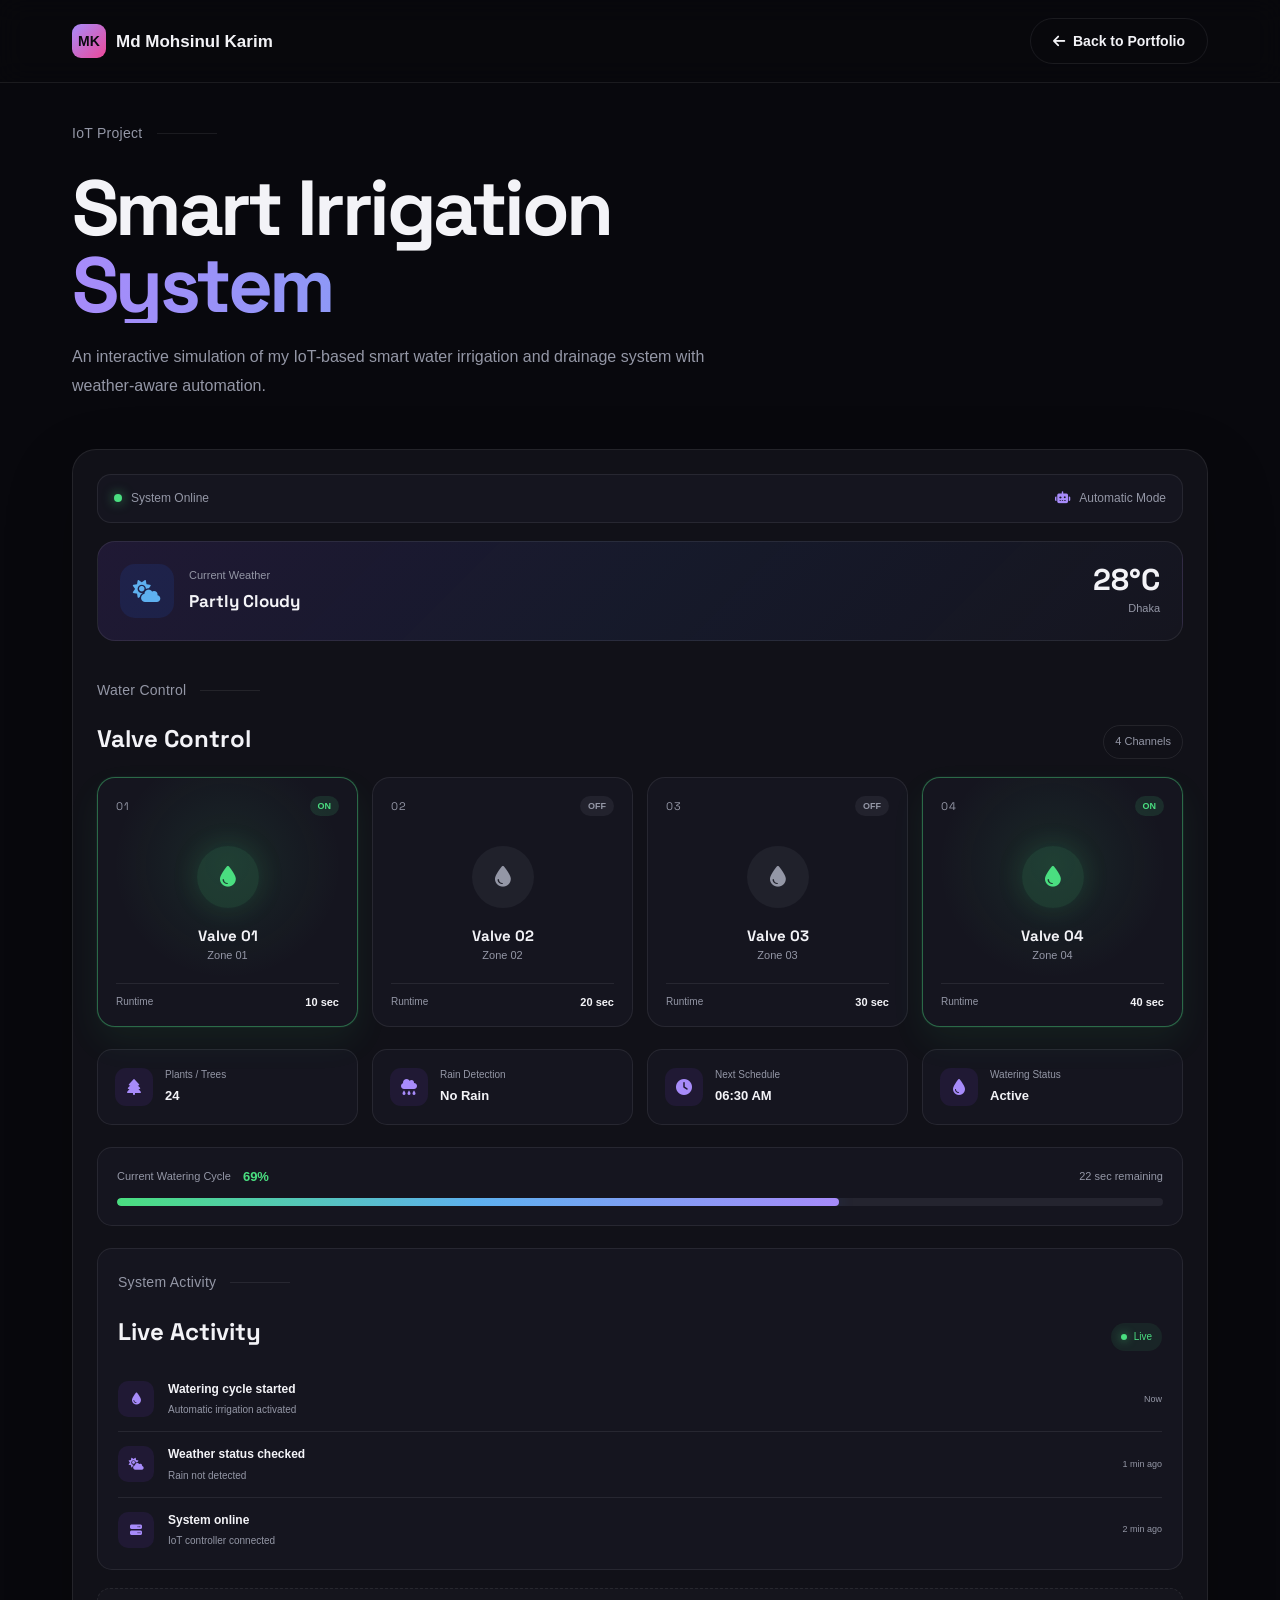
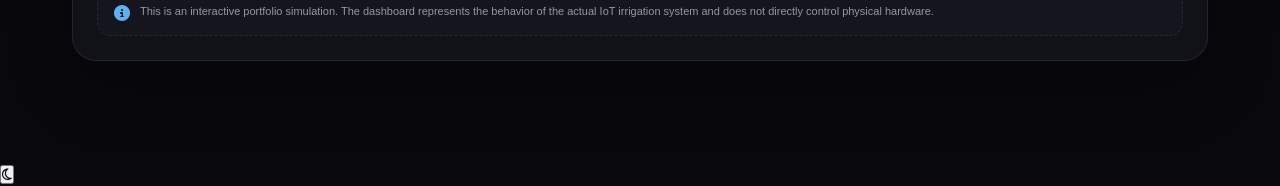
==== commit 02f1d38e: "irrigation part update 2" ====
--- a/iot-demo.html
+++ b/iot-demo.html
@@ -406,7 +406,65 @@
             </div>
 
           </div>
-
+<!-- ACTIVITY TIMELINE -->
+<div class="iot-activity">
+
+  <div class="iot-activity-head">
+    <div>
+      <p class="eyebrow-num">System Activity</p>
+      <h2>Live Activity</h2>
+    </div>
+
+    <span class="activity-live">
+      <span></span>
+      Live
+    </span>
+  </div>
+
+  <div class="iot-activity-list" id="iotActivityList">
+
+    <div class="iot-activity-item">
+      <span class="activity-icon">
+        <i class="fa-solid fa-droplet"></i>
+      </span>
+
+      <div>
+        <strong>Watering cycle started</strong>
+        <span>Automatic irrigation activated</span>
+      </div>
+
+      <time>Now</time>
+    </div>
+
+    <div class="iot-activity-item">
+      <span class="activity-icon">
+        <i class="fa-solid fa-cloud-sun"></i>
+      </span>
+
+      <div>
+        <strong>Weather status checked</strong>
+        <span>Rain not detected</span>
+      </div>
+
+      <time>1 min ago</time>
+    </div>
+
+    <div class="iot-activity-item">
+      <span class="activity-icon">
+        <i class="fa-solid fa-server"></i>
+      </span>
+
+      <div>
+        <strong>System online</strong>
+        <span>IoT controller connected</span>
+      </div>
+
+      <time>2 min ago</time>
+    </div>
+
+  </div>
+
+</div>
 
           <!-- SYSTEM NOTE -->
 
--- a/style.css
+++ b/style.css
@@ -1584,4 +1584,190 @@
     font-size:10px;
   }
 
-}+}
+
+/* =========================================================
+   SMART IRRIGATION — PREMIUM WATER ANIMATION
+   ========================================================= */
+
+.iot-valve-page.active .valve-water{
+  position:relative;
+  animation:waterFloat 2s ease-in-out infinite;
+}
+
+/* Soft water ripple */
+.iot-valve-page.active .valve-water::after{
+  content:"";
+  position:absolute;
+  inset:-7px;
+  border:1px solid rgba(74,222,128,.22);
+  border-radius:50%;
+  opacity:0;
+  animation:waterRipple 2s ease-out infinite;
+}
+
+/* Droplet movement */
+.iot-valve-page.active .valve-water i{
+  animation:dropletMove 1.5s ease-in-out infinite;
+}
+
+@keyframes waterFloat{
+  0%,100%{
+    transform:translateY(0);
+  }
+
+  50%{
+    transform:translateY(-3px);
+  }
+}
+
+@keyframes waterRipple{
+  0%{
+    transform:scale(.85);
+    opacity:.65;
+  }
+
+  70%{
+    transform:scale(1.25);
+    opacity:0;
+  }
+
+  100%{
+    transform:scale(1.25);
+    opacity:0;
+  }
+}
+
+@keyframes dropletMove{
+  0%,100%{
+    transform:translateY(0) scale(1);
+  }
+
+  50%{
+    transform:translateY(-3px) scale(1.08);
+  }
+}
+
+/* =========================================================
+   SMART IRRIGATION — LIVE ACTIVITY
+   ========================================================= */
+
+.iot-activity{
+  margin-top:22px;
+  padding:20px;
+  border:1px solid var(--line);
+  border-radius:15px;
+  background:var(--panel-2);
+}
+
+.iot-activity-head{
+  display:flex;
+  align-items:flex-end;
+  justify-content:space-between;
+  gap:20px;
+  margin-bottom:16px;
+}
+
+.iot-activity-head h2{
+  margin-top:5px;
+}
+
+.activity-live{
+  display:flex;
+  align-items:center;
+  gap:7px;
+  padding:6px 10px;
+  border-radius:999px;
+  background:rgba(74,222,128,.08);
+  color:var(--green);
+  font-size:10px;
+}
+
+.activity-live > span{
+  width:6px;
+  height:6px;
+  border-radius:50%;
+  background:var(--green);
+  box-shadow:0 0 10px rgba(74,222,128,.7);
+  animation:iotLivePulse 1.5s ease-in-out infinite;
+}
+
+.iot-activity-list{
+  display:flex;
+  flex-direction:column;
+}
+
+.iot-activity-item{
+  display:grid;
+  grid-template-columns:38px 1fr auto;
+  align-items:center;
+  gap:12px;
+  padding:13px 0;
+  border-bottom:1px solid var(--line);
+}
+
+.iot-activity-item:last-child{
+  border-bottom:none;
+  padding-bottom:0;
+}
+
+.activity-icon{
+  width:36px;
+  height:36px;
+  display:flex;
+  align-items:center;
+  justify-content:center;
+  border-radius:10px;
+  background:rgba(124,58,237,.10);
+  color:var(--purple);
+  font-size:12px;
+}
+
+.iot-activity-item strong{
+  display:block;
+  color:var(--text);
+  font-size:12px;
+}
+
+.iot-activity-item div span{
+  display:block;
+  margin-top:3px;
+  color:var(--muted);
+  font-size:10px;
+}
+
+.iot-activity-item time{
+  color:var(--muted);
+  font-size:9px;
+  white-space:nowrap;
+}
+
+@media(max-width:560px){
+
+  .iot-activity{
+    padding:15px;
+  }
+
+  .iot-activity-head{
+    align-items:flex-start;
+  }
+
+  .iot-activity-item{
+    grid-template-columns:34px 1fr auto;
+    gap:9px;
+  }
+
+  .activity-icon{
+    width:32px;
+    height:32px;
+  }
+
+  .iot-activity-item strong{
+    font-size:11px;
+  }
+
+  .iot-activity-item div span{
+    font-size:9px;
+  }
+}
+
